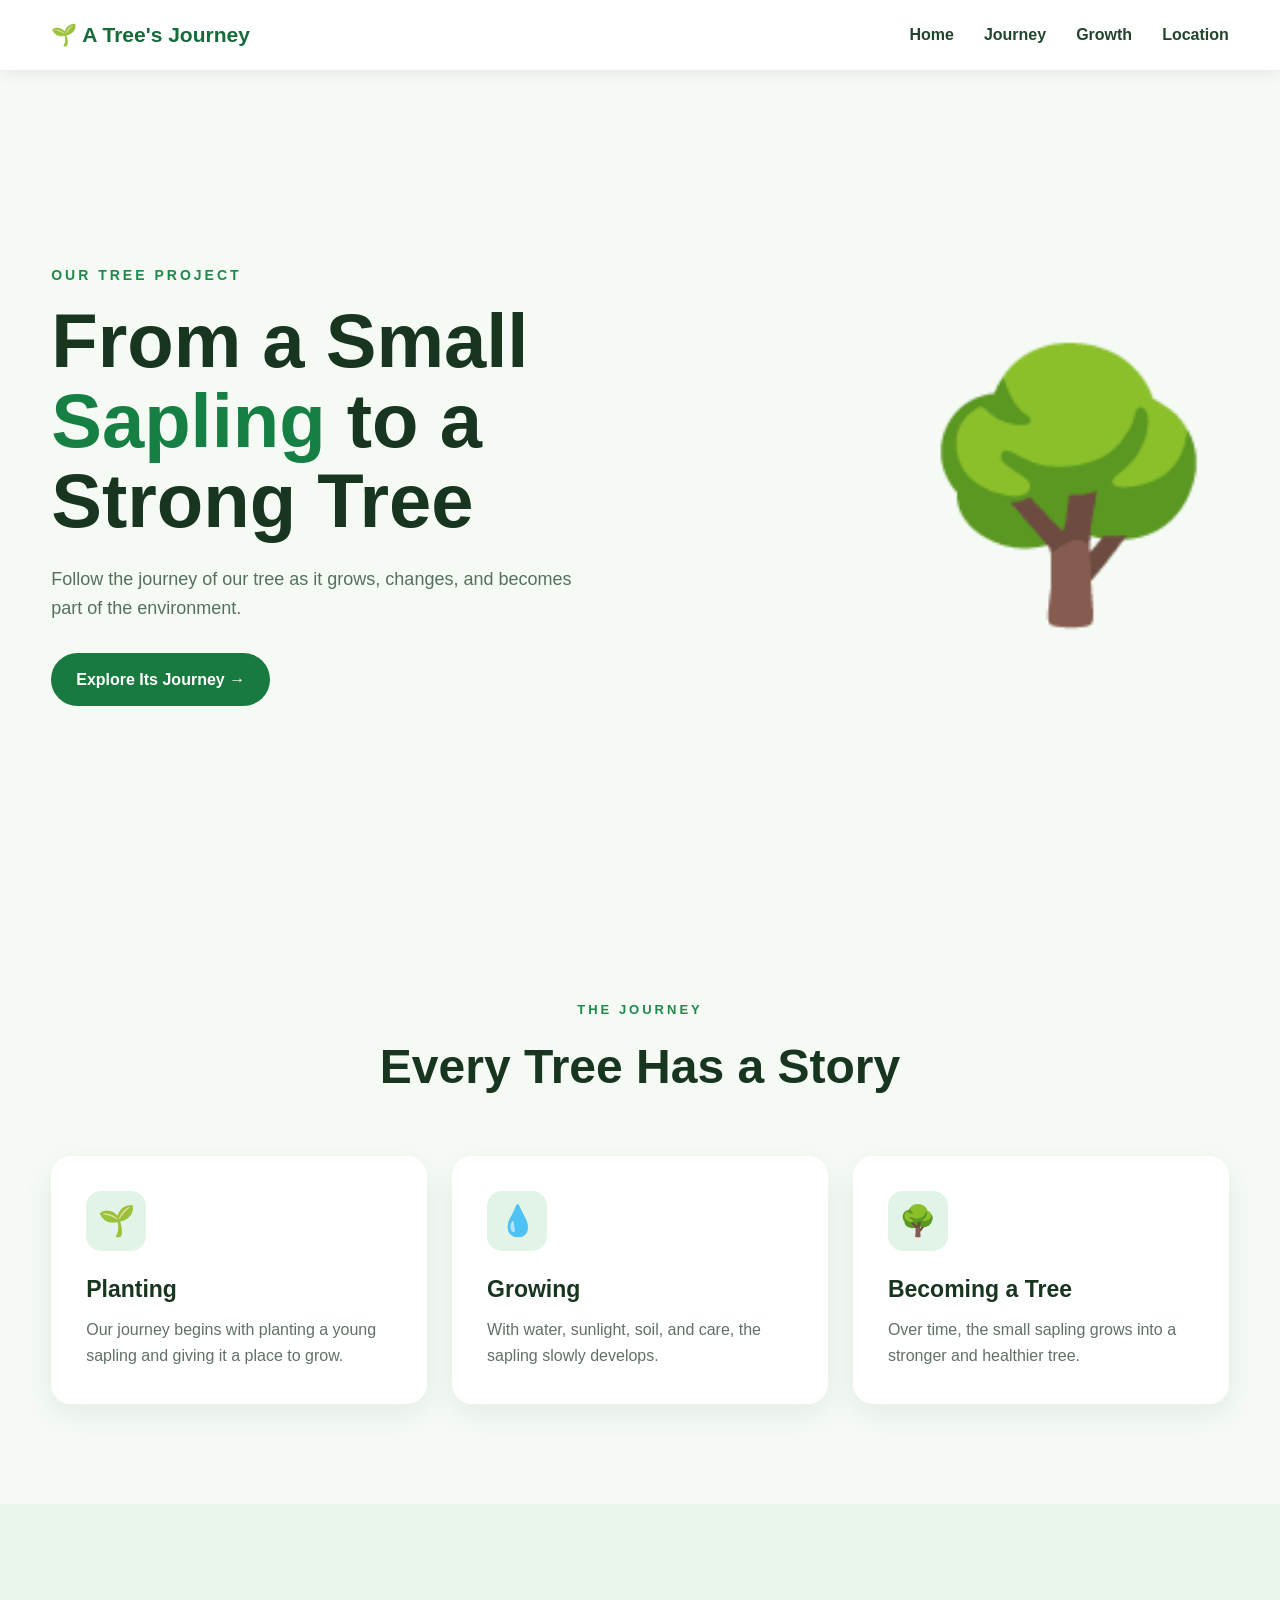
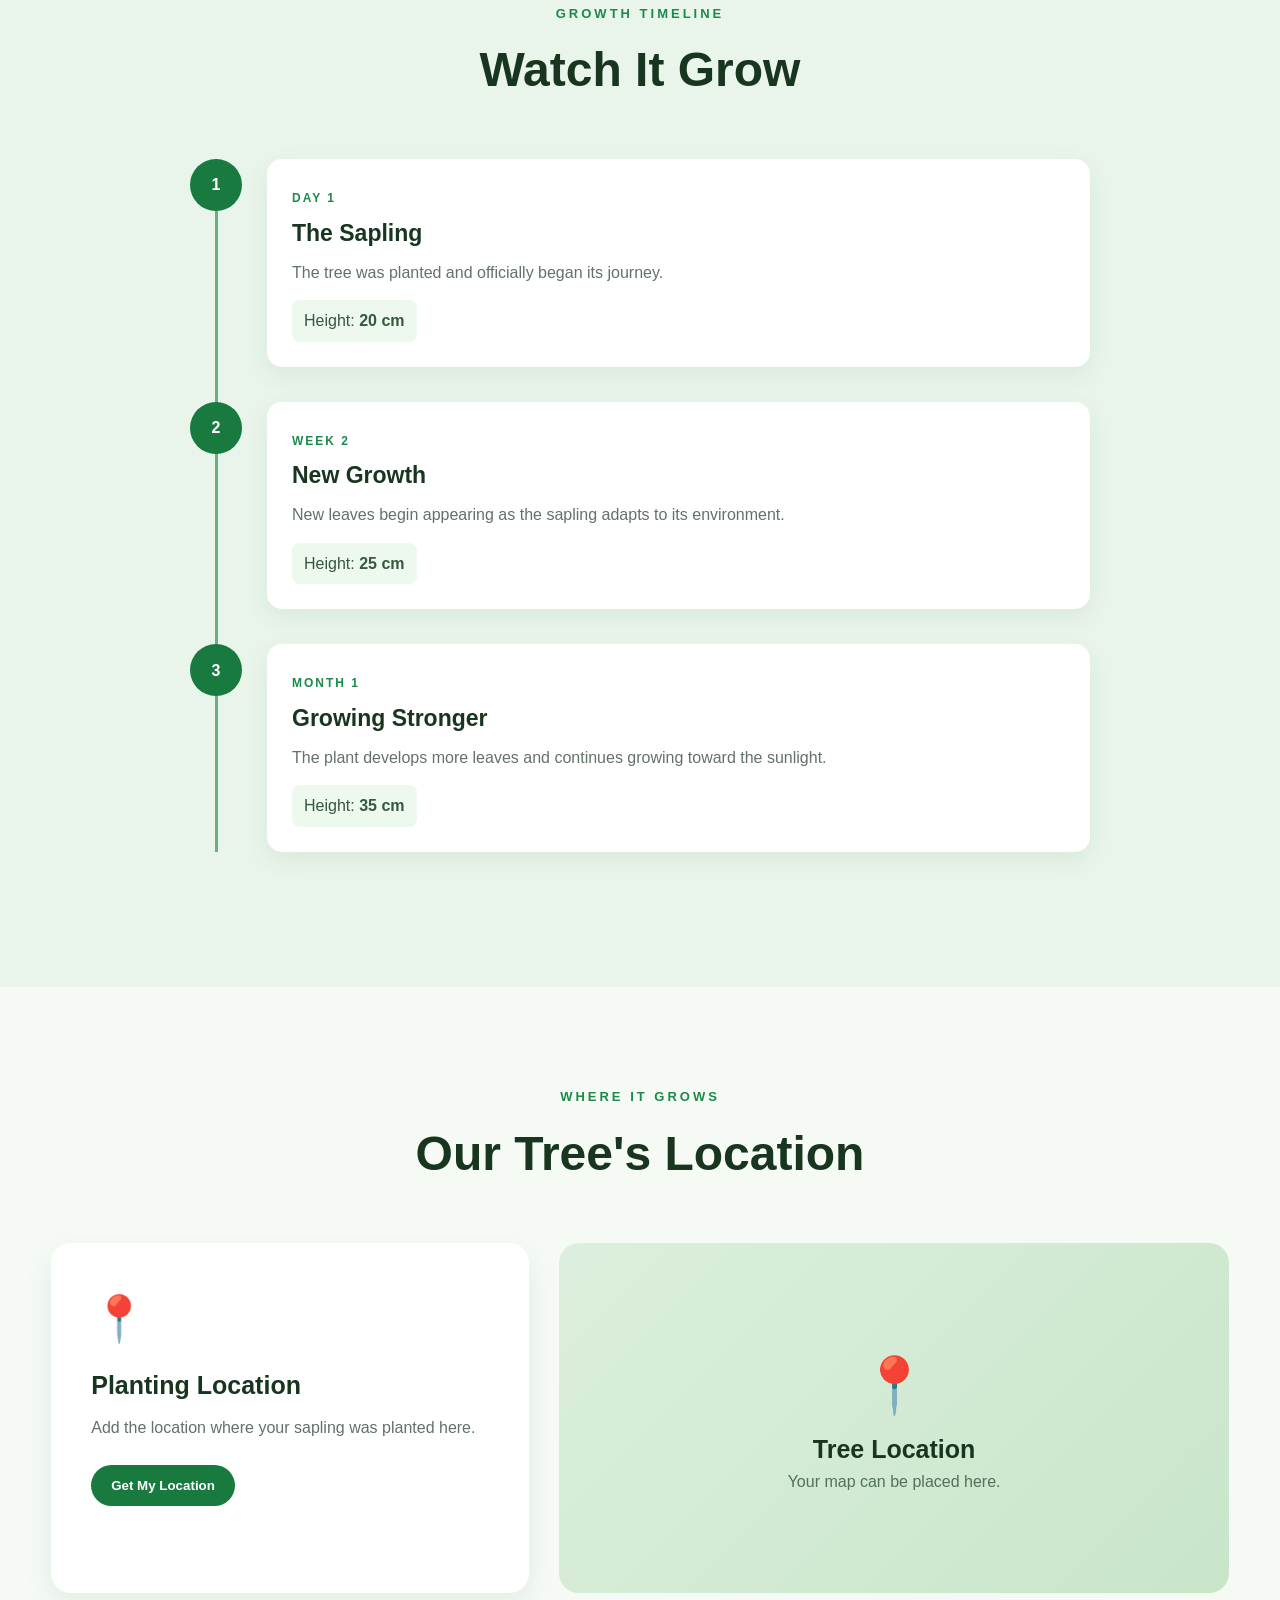
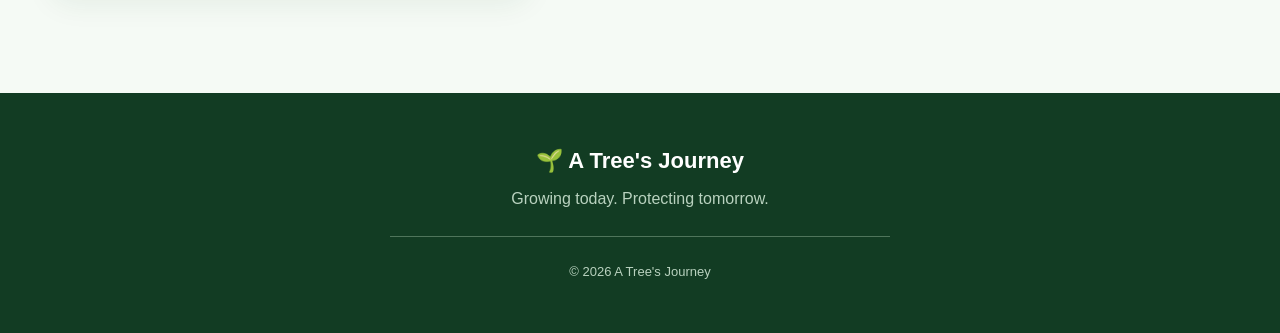
==== Web/index.html @ 10caff46 "Add files via upload" ====
<!DOCTYPE html>
<html lang="en">
<head>
    <meta charset="UTF-8">

    <!-- Makes the website responsive on phones/tablets -->
    <meta name="viewport" content="width=device-width, initial-scale=1.0">

    <title>A Tree's Journey</title>

    <link rel="stylesheet" href="style.css">
</head>

<body>

    <!-- NAVIGATION -->
    <header>
        <nav class="navbar">

            <div class="logo">
                🌱 A Tree's Journey
            </div>

            <button class="menu-btn" id="menuBtn">
                ☰
            </button>

            <ul class="nav-links" id="navLinks">
                <li><a href="#home">Home</a></li>
                <li><a href="#journey">Journey</a></li>
                <li><a href="#growth">Growth</a></li>
                <li><a href="#location">Location</a></li>
            </ul>

        </nav>
    </header>


    <!-- HERO -->
    <section class="hero" id="home">

        <div class="hero-content">

            <p class="small-title">OUR TREE PROJECT</p>

            <h1>
                From a Small <span>Sapling</span>
                to a Strong Tree
            </h1>

            <p class="hero-text">
                Follow the journey of our tree as it grows,
                changes, and becomes part of the environment.
            </p>

            <a href="#journey" class="main-btn">
                Explore Its Journey →
            </a>

        </div>

        <div class="hero-tree">
            🌳
        </div>

    </section>


    <!-- ABOUT -->
    <section class="section" id="journey">

        <div class="section-title">
            <p>THE JOURNEY</p>
            <h2>Every Tree Has a Story</h2>
        </div>

        <div class="about-container">

            <div class="about-card">
                <div class="icon">🌱</div>

                <h3>Planting</h3>

                <p>
                    Our journey begins with planting a young
                    sapling and giving it a place to grow.
                </p>
            </div>


            <div class="about-card">
                <div class="icon">💧</div>

                <h3>Growing</h3>

                <p>
                    With water, sunlight, soil, and care,
                    the sapling slowly develops.
                </p>
            </div>


            <div class="about-card">
                <div class="icon">🌳</div>

                <h3>Becoming a Tree</h3>

                <p>
                    Over time, the small sapling grows into
                    a stronger and healthier tree.
                </p>
            </div>

        </div>

    </section>


    <!-- GROWTH -->
    <section class="growth-section" id="growth">

        <div class="section-title">
            <p>GROWTH TIMELINE</p>
            <h2>Watch It Grow</h2>
        </div>


        <div class="timeline">

            <div class="timeline-item">

                <div class="timeline-dot">
                    1
                </div>

                <div class="timeline-card">

                    <span>DAY 1</span>

                    <h3>The Sapling</h3>

                    <p>
                        The tree was planted and officially
                        began its journey.
                    </p>

                    <div class="height">
                        Height: <strong>20 cm</strong>
                    </div>

                </div>

            </div>


            <div class="timeline-item">

                <div class="timeline-dot">
                    2
                </div>

                <div class="timeline-card">

                    <span>WEEK 2</span>

                    <h3>New Growth</h3>

                    <p>
                        New leaves begin appearing as the
                        sapling adapts to its environment.
                    </p>

                    <div class="height">
                        Height: <strong>25 cm</strong>
                    </div>

                </div>

            </div>


            <div class="timeline-item">

                <div class="timeline-dot">
                    3
                </div>

                <div class="timeline-card">

                    <span>MONTH 1</span>

                    <h3>Growing Stronger</h3>

                    <p>
                        The plant develops more leaves and
                        continues growing toward the sunlight.
                    </p>

                    <div class="height">
                        Height: <strong>35 cm</strong>
                    </div>

                </div>

            </div>

        </div>

    </section>


    <!-- LOCATION -->
    <section class="section" id="location">

        <div class="section-title">
            <p>WHERE IT GROWS</p>
            <h2>Our Tree's Location</h2>
        </div>


        <div class="location-container">

            <div class="location-info">

                <div class="location-icon">
                    📍
                </div>

                <h3>Planting Location</h3>

                <p>
                    Add the location where your sapling
                    was planted here.
                </p>

                <button class="location-btn" id="locationBtn">
                    Get My Location
                </button>

                <p id="locationResult"></p>

            </div>


            <div class="map-placeholder">

                <div>
                    <div class="map-icon">📍</div>

                    <h3>Tree Location</h3>

                    <p>
                        Your map can be placed here.
                    </p>
                </div>

            </div>

        </div>

    </section>


    <!-- FOOTER -->
    <footer>

        <div class="footer-logo">
            🌱 A Tree's Journey
        </div>

        <p>
            Growing today. Protecting tomorrow.
        </p>

        <div class="footer-line"></div>

        <p class="copyright">
            © 2026 A Tree's Journey
        </p>

    </footer>


    <script src="script.js"></script>

</body>
</html>
---- Web/style.css ----
/* =========================
   BASIC SETTINGS
========================= */

* {
    margin: 0;
    padding: 0;
    box-sizing: border-box;
}

html {
    scroll-behavior: smooth;
}

body {
    font-family: Arial, Helvetica, sans-serif;
    background: #f5faf5;
    color: #17351f;
    line-height: 1.6;
}

a {
    text-decoration: none;
}

section {
    scroll-margin-top: 80px;
}


/* =========================
   NAVIGATION
========================= */

header {
    width: 100%;
    background: white;
    position: sticky;
    top: 0;
    z-index: 1000;
    box-shadow: 0 2px 15px rgba(0, 0, 0, 0.08);
}

.navbar {
    width: min(1200px, 92%);
    margin: auto;

    min-height: 70px;

    display: flex;
    align-items: center;
    justify-content: space-between;
}

.logo {
    font-size: 21px;
    font-weight: bold;
    color: #176b3a;
}

.nav-links {
    display: flex;
    list-style: none;
    gap: 30px;
}

.nav-links a {
    color: #21452d;
    font-weight: 600;
    transition: 0.3s;
}

.nav-links a:hover {
    color: #1b8a4b;
}

.menu-btn {
    display: none;
    border: none;
    background: none;
    font-size: 28px;
    cursor: pointer;
    color: #176b3a;
}


/* =========================
   HERO
========================= */

.hero {
    min-height: calc(100vh - 70px);

    width: min(1200px, 92%);
    margin: auto;

    display: flex;
    align-items: center;
    justify-content: space-between;

    gap: 50px;
}

.hero-content {
    max-width: 650px;
}

.small-title {
    color: #1d8a4b;
    font-size: 14px;
    font-weight: bold;
    letter-spacing: 3px;
    margin-bottom: 15px;
}

.hero h1 {
    font-size: clamp(40px, 6vw, 76px);
    line-height: 1.05;
    margin-bottom: 25px;
}

.hero h1 span {
    color: #168044;
}

.hero-text {
    font-size: 18px;
    color: #55705c;
    max-width: 550px;
    margin-bottom: 30px;
}

.main-btn {
    display: inline-block;

    background: #197a40;
    color: white;

    padding: 14px 25px;

    border-radius: 30px;

    font-weight: bold;

    transition: 0.3s;
}

.main-btn:hover {
    background: #105c2e;
    transform: translateY(-3px);
}

.hero-tree {
    font-size: clamp(150px, 20vw, 280px);

    animation: floating 4s ease-in-out infinite;
}

@keyframes floating {

    0% {
        transform: translateY(0);
    }

    50% {
        transform: translateY(-15px);
    }

    100% {
        transform: translateY(0);
    }
}


/* =========================
   GENERAL SECTIONS
========================= */

.section {
    width: min(1200px, 92%);
    margin: auto;
    padding: 100px 0;
}

.section-title {
    text-align: center;
    margin-bottom: 50px;
}

.section-title p {
    color: #1d8a4b;
    font-size: 13px;
    font-weight: bold;
    letter-spacing: 3px;
}

.section-title h2 {
    font-size: clamp(30px, 5vw, 48px);
    margin-top: 8px;
}


/* =========================
   ABOUT CARDS
========================= */

.about-container {
    display: grid;

    grid-template-columns:
        repeat(3, 1fr);

    gap: 25px;
}

.about-card {
    background: white;

    padding: 35px;

    border-radius: 20px;

    box-shadow:
        0 10px 30px rgba(30, 80, 40, 0.08);

    transition: 0.3s;
}

.about-card:hover {
    transform: translateY(-8px);
}

.icon {
    width: 60px;
    height: 60px;

    display: flex;
    align-items: center;
    justify-content: center;

    background: #e2f4e7;

    border-radius: 15px;

    font-size: 30px;

    margin-bottom: 20px;
}

.about-card h3 {
    font-size: 23px;
    margin-bottom: 10px;
}

.about-card p {
    color: #617166;
}


/* =========================
   GROWTH SECTION
========================= */

.growth-section {
    background: #e9f5eb;
    padding: 100px 5%;
}

.timeline {
    width: min(900px, 100%);
    margin: auto;

    position: relative;
}

.timeline::before {
    content: "";

    position: absolute;

    left: 25px;
    top: 0;
    bottom: 0;

    width: 3px;

    background: #6caf7e;
}

.timeline-item {
    display: flex;
    gap: 25px;

    position: relative;

    margin-bottom: 35px;
}

.timeline-dot {
    flex-shrink: 0;

    width: 52px;
    height: 52px;

    display: flex;
    align-items: center;
    justify-content: center;

    background: #197a40;

    color: white;

    border-radius: 50%;

    font-weight: bold;

    z-index: 2;
}

.timeline-card {
    flex: 1;

    background: white;

    padding: 25px;

    border-radius: 15px;

    box-shadow:
        0 8px 25px rgba(30, 80, 40, 0.08);
}

.timeline-card span {
    color: #1d8a4b;

    font-size: 12px;

    font-weight: bold;

    letter-spacing: 2px;
}

.timeline-card h3 {
    margin: 5px 0 8px;
    font-size: 23px;
}

.timeline-card p {
    color: #637269;
}

.height {
    margin-top: 15px;

    color: #35583e;

    background: #edf8ef;

    padding: 8px 12px;

    border-radius: 8px;

    display: inline-block;
}


/* =========================
   LOCATION
========================= */

.location-container {
    display: grid;

    grid-template-columns:
        1fr 1.4fr;

    gap: 30px;
}

.location-info {
    background: white;

    padding: 40px;

    border-radius: 20px;

    box-shadow:
        0 10px 30px rgba(30, 80, 40, 0.08);
}

.location-icon {
    font-size: 45px;
}

.location-info h3 {
    font-size: 25px;
    margin: 10px 0;
}

.location-info p {
    color: #637269;
}

.location-btn {
    margin-top: 25px;

    padding: 13px 20px;

    border: none;

    border-radius: 25px;

    background: #197a40;

    color: white;

    font-weight: bold;

    cursor: pointer;

    transition: 0.3s;
}

.location-btn:hover {
    background: #105c2e;
}

#locationResult {
    margin-top: 15px;

    font-size: 14px;
    color: #176b3a;
}

.map-placeholder {
    min-height: 350px;

    background:
        linear-gradient(
            135deg,
            #dcefdc,
            #c8e5ca
        );

    border-radius: 20px;

    display: flex;
    align-items: center;
    justify-content: center;

    text-align: center;
}

.map-icon {
    font-size: 55px;
}

.map-placeholder h3 {
    font-size: 25px;
}

.map-placeholder p {
    color: #52705a;
}


/* =========================
   FOOTER
========================= */

footer {
    background: #123c23;

    color: white;

    text-align: center;

    padding: 50px 20px;
}

.footer-logo {
    font-size: 22px;
    font-weight: bold;
}

footer p {
    color: #b9d2bf;
    margin-top: 8px;
}

.footer-line {
    width: min(500px, 80%);

    height: 1px;

    background: #4f755b;

    margin: 25px auto;
}

.copyright {
    font-size: 13px;
}


/* =========================
   TABLETS
========================= */

@media (max-width: 850px) {

    .hero {
        min-height: auto;
        padding: 80px 0;
    }

    .hero-tree {
        font-size: 150px;
    }

    .about-container {
        grid-template-columns: 1fr;
    }

    .location-container {
        grid-template-columns: 1fr;
    }

}


/* =========================
   PHONES
========================= */

@media (max-width: 650px) {

    .navbar {
        min-height: 65px;
    }

    .menu-btn {
        display: block;
    }

    .nav-links {
        display: none;

        position: absolute;

        top: 65px;
        left: 0;

        width: 100%;

        background: white;

        flex-direction: column;

        gap: 0;

        box-shadow:
            0 10px 15px rgba(0,0,0,0.08);
    }

    .nav-links.active {
        display: flex;
    }

    .nav-links li {
        text-align: center;
        border-bottom: 1px solid #edf1ed;
    }

    .nav-links a {
        display: block;
        padding: 15px;
    }


    .hero {
        flex-direction: column;

        text-align: center;

        padding: 70px 0 80px;

        gap: 30px;
    }

    .hero-text {
        margin-left: auto;
        margin-right: auto;
    }

    .hero-tree {
        font-size: 130px;
    }


    .section {
        padding: 70px 0;
    }


    .growth-section {
        padding: 70px 5%;
    }


    .timeline::before {
        left: 20px;
    }

    .timeline-item {
        gap: 15px;
    }

    .timeline-dot {
        width: 42px;
        height: 42px;
    }

    .timeline-card {
        padding: 20px;
    }


    .location-info {
        padding: 30px;
    }

}


/* =========================
   VERY SMALL PHONES
========================= */

@media (max-width: 400px) {

    .logo {
        font-size: 17px;
    }

    .hero h1 {
        font-size: 38px;
    }

    .hero-text {
        font-size: 16px;
    }

    .about-card {
        padding: 25px;
    }

}
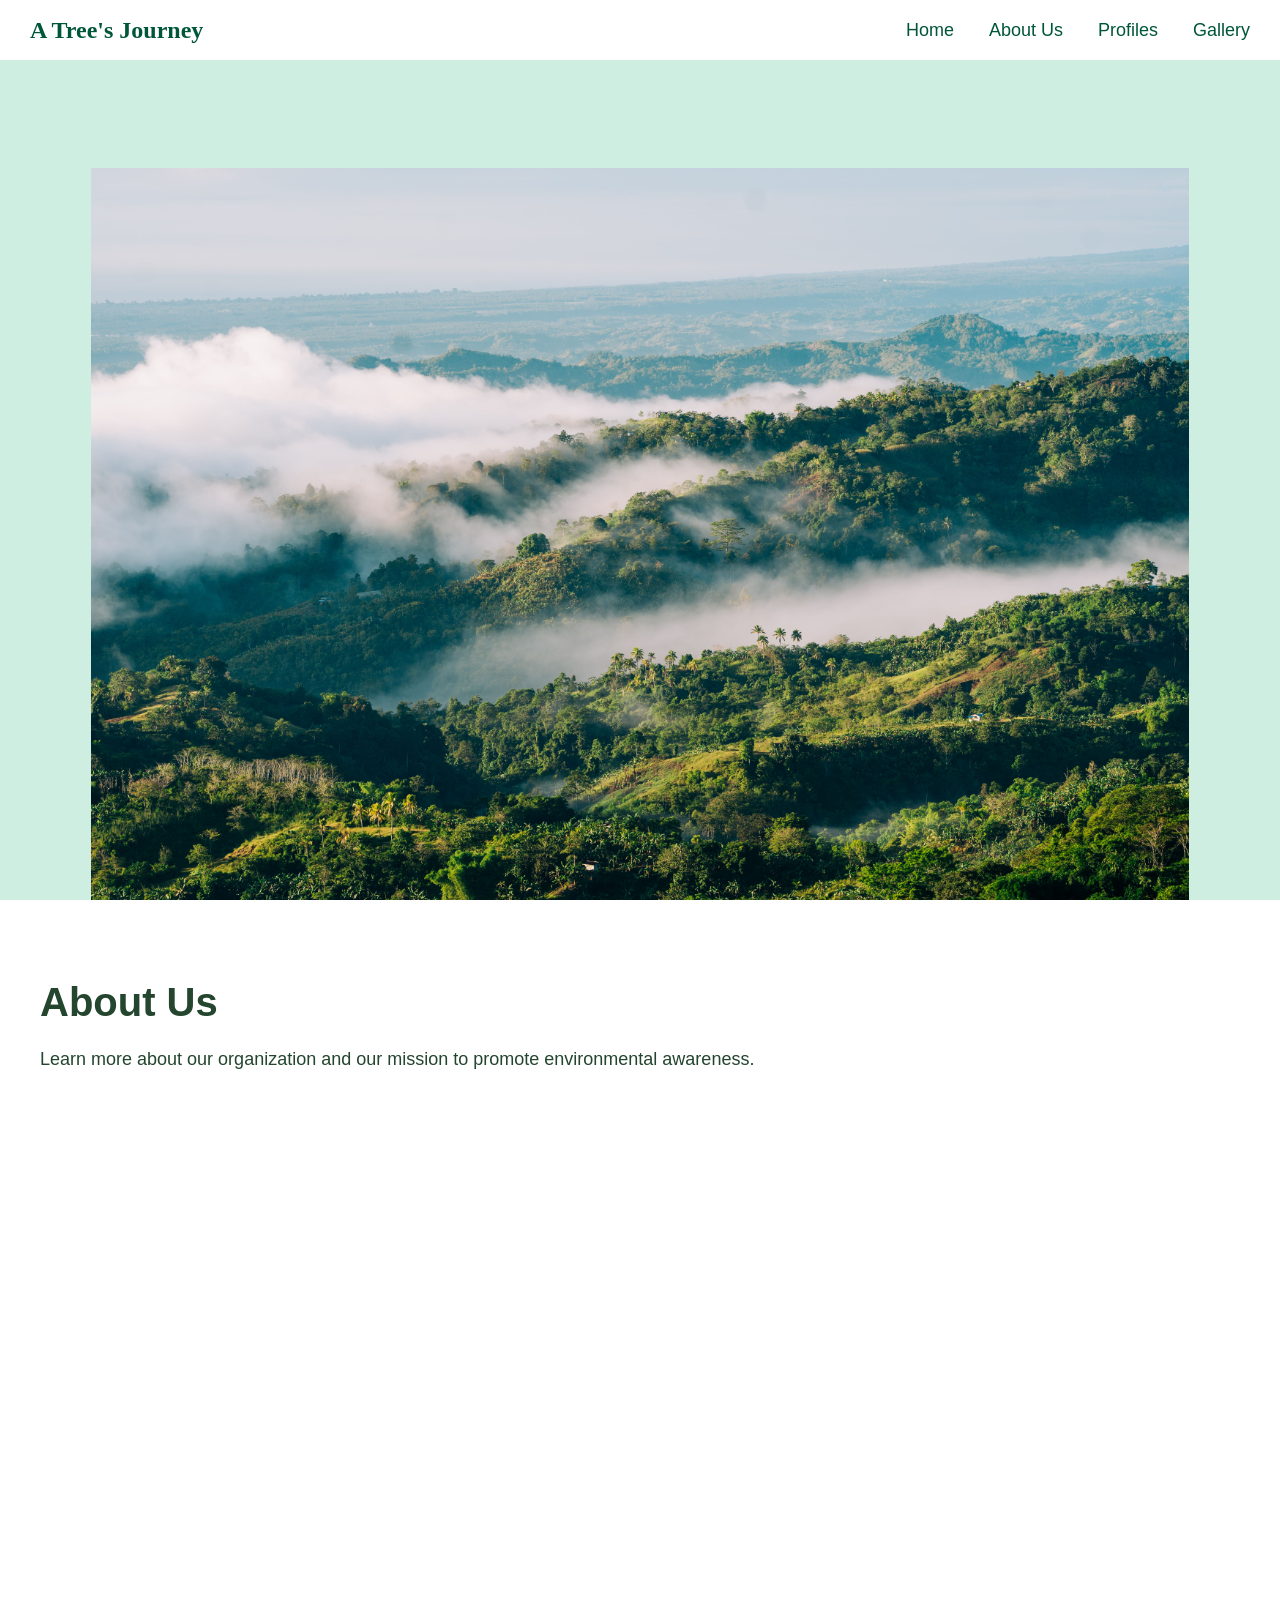
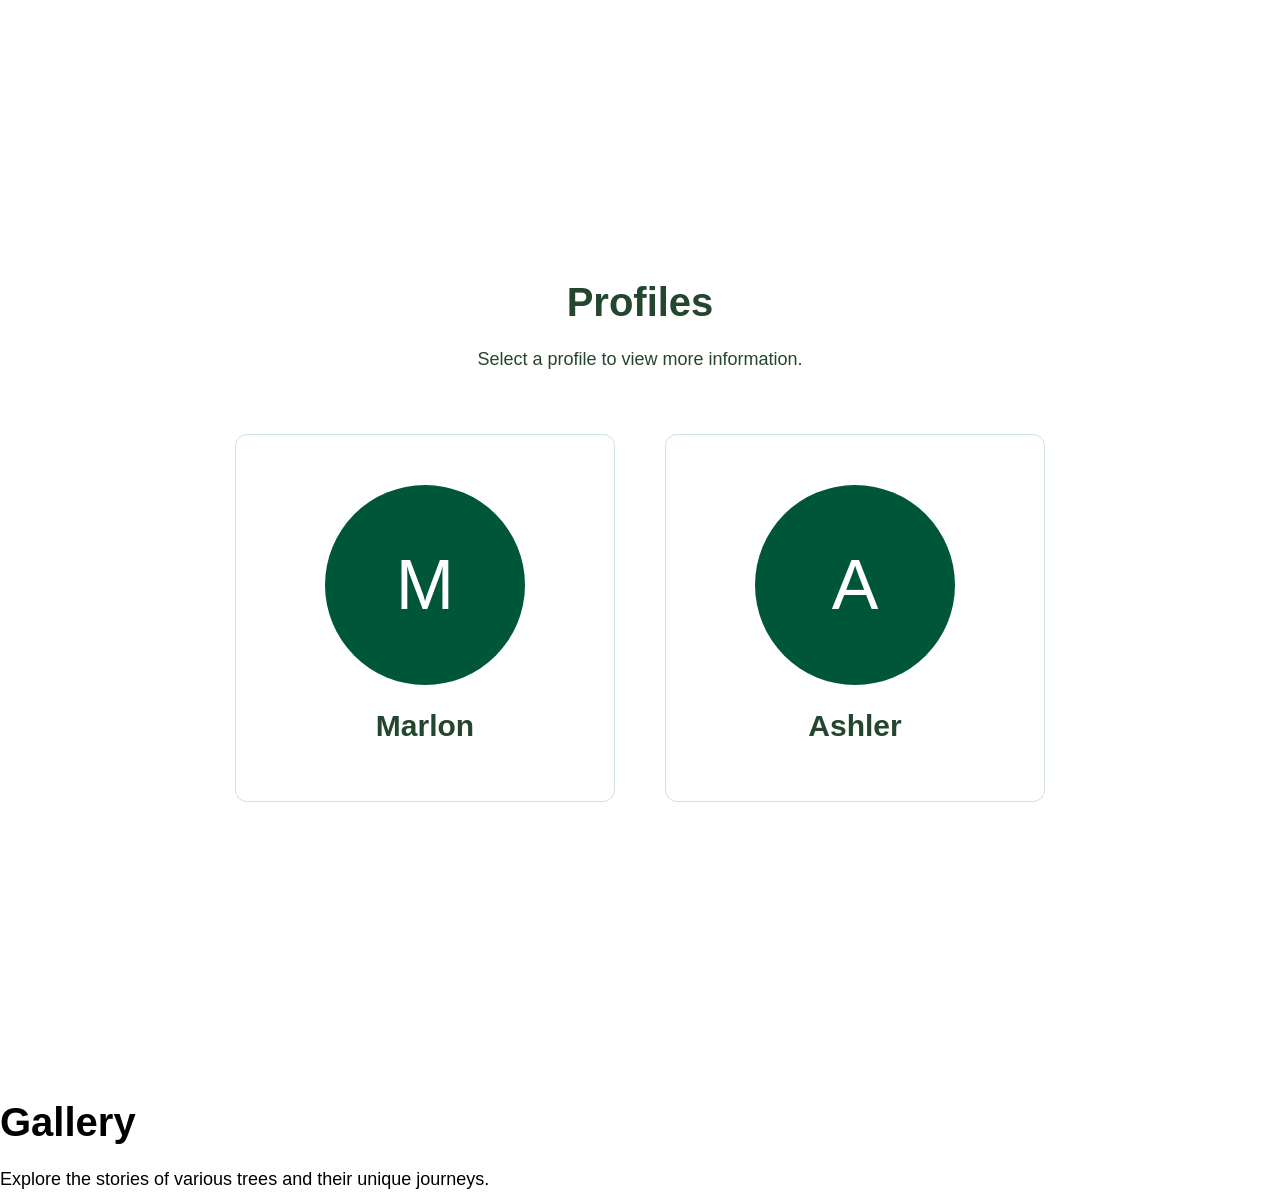
==== commit a8f4592a: "Add files via upload" ====
--- a/Web/index.html
+++ b/Web/index.html
@@ -1,287 +1,76 @@
 <!DOCTYPE html>
 <html lang="en">
+
 <head>
     <meta charset="UTF-8">
-
-    <!-- Makes the website responsive on phones/tablets -->
     <meta name="viewport" content="width=device-width, initial-scale=1.0">
-
     <title>A Tree's Journey</title>
 
+    <!-- Connects this page to the CSS file (must be in the SAME folder) -->
     <link rel="stylesheet" href="style.css">
 </head>
 
-<body>
+<!-- id="top" = the very top of the page. Logo and "Home" jump here. -->
+<body id="top">
 
-    <!-- NAVIGATION -->
-    <header>
-        <nav class="navbar">
+    <!-- ========== NAVIGATION BAR ========== -->
+    <nav class="navbar">
 
-            <div class="logo">
-                🌱 A Tree's Journey
-            </div>
+        <div class="logo-links">
+            <a href="#top">A Tree's Journey</a>
+        </div>
 
-            <button class="menu-btn" id="menuBtn">
-                ☰
-            </button>
+        <div class="nav-links">
+            <a href="#top">Home</a>
+            <a href="#aboutUs">About Us</a>
+            <a href="#profiles">Profiles</a>
+            <a href="#gallery">Gallery</a>
+        </div>
 
-            <ul class="nav-links" id="navLinks">
-                <li><a href="#home">Home</a></li>
-                <li><a href="#journey">Journey</a></li>
-                <li><a href="#growth">Growth</a></li>
-                <li><a href="#location">Location</a></li>
-            </ul>
+    </nav>
 
-        </nav>
-    </header>
+    <!-- ========== HOME SECTION (forest picture + title) ========== -->
+    <section class="hero" id="home">
+        <img src="img/homepg.jpg">
+    </section>
 
+    <!-- ========== ABOUT US SECTION ========== -->
+    <section id="aboutUs">
+        <h1>About Us</h1>
+        <p>Learn more about our organization and our mission to promote environmental awareness.</p>
+    </section>
 
-    <!-- HERO -->
-    <section class="hero" id="home">
+    <!-- ========== PROFILES SECTION ========== -->
+    <section id="profiles">
+        <h1>Profiles</h1>
+        <p>Select a profile to view more information.</p>
 
-        <div class="hero-content">
+        <!-- Box that holds the two profile cards -->
+        <div class="profile-list">
 
-            <p class="small-title">OUR TREE PROJECT</p>
+            <!-- PROFILE 1 (click to open p1/profile1.html) -->
+            <a class="profile-card" href="p1/profile1.html">
+                <!-- Initials circle. To use a real photo, delete this div and use:
+                     <img class="profile-photo" src="img/person1.jpg" alt="Marlon"> -->
+                <div class="profile-photo">M</div>
+                <h2>Marlon</h2>
+            </a>
 
-            <h1>
-                From a Small <span>Sapling</span>
-                to a Strong Tree
-            </h1>
-
-            <p class="hero-text">
-                Follow the journey of our tree as it grows,
-                changes, and becomes part of the environment.
-            </p>
-
-            <a href="#journey" class="main-btn">
-                Explore Its Journey →
+            <!-- PROFILE 2 (click to open p2/profile2.html) -->
+            <a class="profile-card" href="p2/profile2.html">
+                <div class="profile-photo">A</div>
+                <h2>Ashler</h2>
             </a>
 
         </div>
-
-        <div class="hero-tree">
-            🌳
-        </div>
-
     </section>
 
-
-    <!-- ABOUT -->
-    <section class="section" id="journey">
-
-        <div class="section-title">
-            <p>THE JOURNEY</p>
-            <h2>Every Tree Has a Story</h2>
-        </div>
-
-        <div class="about-container">
-
-            <div class="about-card">
-                <div class="icon">🌱</div>
-
-                <h3>Planting</h3>
-
-                <p>
-                    Our journey begins with planting a young
-                    sapling and giving it a place to grow.
-                </p>
-            </div>
-
-
-            <div class="about-card">
-                <div class="icon">💧</div>
-
-                <h3>Growing</h3>
-
-                <p>
-                    With water, sunlight, soil, and care,
-                    the sapling slowly develops.
-                </p>
-            </div>
-
-
-            <div class="about-card">
-                <div class="icon">🌳</div>
-
-                <h3>Becoming a Tree</h3>
-
-                <p>
-                    Over time, the small sapling grows into
-                    a stronger and healthier tree.
-                </p>
-            </div>
-
-        </div>
-
+    <!-- ========== GALLERY SECTION ========== -->
+    <section id="gallery">
+        <h1>Gallery</h1>
+        <p>Explore the stories of various trees and their unique journeys.</p>
     </section>
 
+</body>
 
-    <!-- GROWTH -->
-    <section class="growth-section" id="growth">
-
-        <div class="section-title">
-            <p>GROWTH TIMELINE</p>
-            <h2>Watch It Grow</h2>
-        </div>
-
-
-        <div class="timeline">
-
-            <div class="timeline-item">
-
-                <div class="timeline-dot">
-                    1
-                </div>
-
-                <div class="timeline-card">
-
-                    <span>DAY 1</span>
-
-                    <h3>The Sapling</h3>
-
-                    <p>
-                        The tree was planted and officially
-                        began its journey.
-                    </p>
-
-                    <div class="height">
-                        Height: <strong>20 cm</strong>
-                    </div>
-
-                </div>
-
-            </div>
-
-
-            <div class="timeline-item">
-
-                <div class="timeline-dot">
-                    2
-                </div>
-
-                <div class="timeline-card">
-
-                    <span>WEEK 2</span>
-
-                    <h3>New Growth</h3>
-
-                    <p>
-                        New leaves begin appearing as the
-                        sapling adapts to its environment.
-                    </p>
-
-                    <div class="height">
-                        Height: <strong>25 cm</strong>
-                    </div>
-
-                </div>
-
-            </div>
-
-
-            <div class="timeline-item">
-
-                <div class="timeline-dot">
-                    3
-                </div>
-
-                <div class="timeline-card">
-
-                    <span>MONTH 1</span>
-
-                    <h3>Growing Stronger</h3>
-
-                    <p>
-                        The plant develops more leaves and
-                        continues growing toward the sunlight.
-                    </p>
-
-                    <div class="height">
-                        Height: <strong>35 cm</strong>
-                    </div>
-
-                </div>
-
-            </div>
-
-        </div>
-
-    </section>
-
-
-    <!-- LOCATION -->
-    <section class="section" id="location">
-
-        <div class="section-title">
-            <p>WHERE IT GROWS</p>
-            <h2>Our Tree's Location</h2>
-        </div>
-
-
-        <div class="location-container">
-
-            <div class="location-info">
-
-                <div class="location-icon">
-                    📍
-                </div>
-
-                <h3>Planting Location</h3>
-
-                <p>
-                    Add the location where your sapling
-                    was planted here.
-                </p>
-
-                <button class="location-btn" id="locationBtn">
-                    Get My Location
-                </button>
-
-                <p id="locationResult"></p>
-
-            </div>
-
-
-            <div class="map-placeholder">
-
-                <div>
-                    <div class="map-icon">📍</div>
-
-                    <h3>Tree Location</h3>
-
-                    <p>
-                        Your map can be placed here.
-                    </p>
-                </div>
-
-            </div>
-
-        </div>
-
-    </section>
-
-
-    <!-- FOOTER -->
-    <footer>
-
-        <div class="footer-logo">
-            🌱 A Tree's Journey
-        </div>
-
-        <p>
-            Growing today. Protecting tomorrow.
-        </p>
-
-        <div class="footer-line"></div>
-
-        <p class="copyright">
-            © 2026 A Tree's Journey
-        </p>
-
-    </footer>
-
-
-    <script src="script.js"></script>
-
-</body>
 </html>
--- a/Web/style.css
+++ b/Web/style.css
@@ -1,7 +1,4 @@
-/* =========================
-   BASIC SETTINGS
-========================= */
-
+/* Remove the default spacing the browser adds */
 * {
     margin: 0;
     padding: 0;
@@ -10,649 +7,288 @@
 
 html {
     scroll-behavior: smooth;
-}
-
+    scroll-padding-top: 60px;
+}
+
+/* Default font */
 body {
-    font-family: Arial, Helvetica, sans-serif;
-    background: #f5faf5;
-    color: #17351f;
-    line-height: 1.6;
-}
-
-a {
-    text-decoration: none;
-}
-
-section {
-    scroll-margin-top: 80px;
-}
-
-
-/* =========================
-   NAVIGATION
-========================= */
-
-header {
-    width: 100%;
-    background: white;
+    font-family: Arial, sans-serif;
+}
+
+
+/* ---------- 2. NAVIGATION BAR ---------- */
+
+.navbar {
+    display: flex;
+    justify-content: space-between;   /* logo left, links right */
+    align-items: center;
+    background-color: rgb(255, 255, 255);
+    padding: 0px 30px;
+    height: 60px;
+
+    /* Bar stays visible while scrolling */
     position: sticky;
     top: 0;
     z-index: 1000;
-    box-shadow: 0 2px 15px rgba(0, 0, 0, 0.08);
-}
-
-.navbar {
-    width: min(1200px, 92%);
-    margin: auto;
-
-    min-height: 70px;
-
-    display: flex;
-    align-items: center;
-    justify-content: space-between;
-}
-
-.logo {
-    font-size: 21px;
+}
+
+/* Website name (logo) */
+.logo-links {
+    display: flex;
+    gap: 35px;
+}
+
+.logo-links a {
+    text-decoration: none;
+    color: rgb(0, 86, 57);
+    font-size: 24px;
+    font-family: 'Volkorn', serif;
     font-weight: bold;
-    color: #176b3a;
-}
-
+    transition: 0.3s;
+}
+
+.logo-links a:hover {
+    color: #00c19a;
+}
+
+/* Menu links (Home, About Us, ...) */
 .nav-links {
     display: flex;
-    list-style: none;
-    gap: 30px;
+    gap: 35px;
 }
 
 .nav-links a {
-    color: #21452d;
-    font-weight: 600;
+    text-decoration: none;
+    color: rgb(0, 86, 57);
+    font-size: 18px;
     transition: 0.3s;
 }
 
 .nav-links a:hover {
-    color: #1b8a4b;
-}
-
-.menu-btn {
-    display: none;
-    border: none;
-    background: none;
-    font-size: 28px;
-    cursor: pointer;
-    color: #176b3a;
-}
-
-
-/* =========================
-   HERO
-========================= */
+    color: #00c19a;
+}
+
+
+/* ---------- 3. HOME SECTION (forest picture) ---------- */
 
 .hero {
-    min-height: calc(100vh - 70px);
-
-    width: min(1200px, 92%);
-    margin: auto;
-
-    display: flex;
-    align-items: center;
-    justify-content: space-between;
-
+    position: relative;                /* lets the picture sit behind the text */
+    height: calc(100vh - 60px);        /* full screen minus the navbar */
+    min-height: 420px;
+    overflow: hidden;
+    background-color: #cdeee0;
+
+    /* Center the text near the top */
+    display: flex;
+    justify-content: center;
+    text-align: center;
+    padding: 12vh 20px 0;
+}
+
+/* The forest drawing fills the whole hero and stays behind the text */
+.hero-art {
+    position: absolute;
+    top: 0;
+    left: 0;
+    width: 100%;
+    height: 100%;
+    z-index: 0;
+}
+
+/* Text sits in front of the drawing */
+.hero-text {
+    position: relative;
+    z-index: 1;
+    color: rgb(0, 86, 57);
+}
+
+.hero h1 {
+    font-size: clamp(36px, 6vw, 64px); /* gets smaller on small screens */
+    margin-bottom: 12px;
+}
+
+.hero p {
+    font-size: clamp(16px, 2vw, 22px);
+}
+
+
+/* ---------- 4. ABOUT US AND PROFILES SECTIONS ---------- */
+
+#aboutUs {
+    min-height: 100vh;
+    padding: 80px 40px;
+    background-color: #ffffff;
+    color: #24452e;
+}
+
+#profiles {
+    min-height: 100vh;
+    padding: 80px 40px;
+    background-color: #ffffff;
+    color: #24452e;
+}
+
+
+/* ---------- 5. SECTION TEXT ---------- */
+
+section h1 {
+    font-size: 40px;
+    margin-bottom: 20px;
+}
+
+section p {
+    font-size: 18px;
+    line-height: 1.6;
+}
+
+
+/* ---------- 6. PROFILE CARDS (on the Profiles section) ---------- */
+
+/* Title and text of the Profiles section are placed in the middle */
+#profiles {
+    text-align: center;
+}
+
+/* Row that holds the cards. justify-content: center puts them in the MIDDLE.
+   Cards go to the next line if there is no space. */
+.profile-list {
+    display: flex;
+    flex-wrap: wrap;
+    justify-content: center;
     gap: 50px;
-}
-
-.hero-content {
-    max-width: 650px;
-}
-
-.small-title {
-    color: #1d8a4b;
-    font-size: 14px;
-    font-weight: bold;
-    letter-spacing: 3px;
-    margin-bottom: 15px;
-}
-
-.hero h1 {
-    font-size: clamp(40px, 6vw, 76px);
-    line-height: 1.05;
-    margin-bottom: 25px;
-}
-
-.hero h1 span {
-    color: #168044;
-}
-
-.hero-text {
-    font-size: 18px;
-    color: #55705c;
-    max-width: 550px;
-    margin-bottom: 30px;
-}
-
-.main-btn {
-    display: inline-block;
-
-    background: #197a40;
-    color: white;
-
-    padding: 14px 25px;
-
-    border-radius: 30px;
-
-    font-weight: bold;
-
-    transition: 0.3s;
-}
-
-.main-btn:hover {
-    background: #105c2e;
-    transform: translateY(-3px);
-}
-
-.hero-tree {
-    font-size: clamp(150px, 20vw, 280px);
-
-    animation: floating 4s ease-in-out infinite;
-}
-
-@keyframes floating {
-
-    0% {
-        transform: translateY(0);
-    }
-
-    50% {
-        transform: translateY(-15px);
-    }
-
-    100% {
-        transform: translateY(0);
-    }
-}
-
-
-/* =========================
-   GENERAL SECTIONS
-========================= */
-
-.section {
-    width: min(1200px, 92%);
-    margin: auto;
-    padding: 100px 0;
-}
-
-.section-title {
+    margin-top: 60px;
+}
+
+/* One clickable card */
+.profile-card {
+    display: block;
+    width: 380px;                      /* card size: make bigger or smaller here */
+    padding: 50px 30px;
     text-align: center;
-    margin-bottom: 50px;
-}
-
-.section-title p {
-    color: #1d8a4b;
-    font-size: 13px;
-    font-weight: bold;
-    letter-spacing: 3px;
-}
-
-.section-title h2 {
-    font-size: clamp(30px, 5vw, 48px);
-    margin-top: 8px;
-}
-
-
-/* =========================
-   ABOUT CARDS
-========================= */
-
-.about-container {
-    display: grid;
-
-    grid-template-columns:
-        repeat(3, 1fr);
-
-    gap: 25px;
-}
-
-.about-card {
-    background: white;
-
-    padding: 35px;
-
-    border-radius: 20px;
-
-    box-shadow:
-        0 10px 30px rgba(30, 80, 40, 0.08);
-
-    transition: 0.3s;
-}
-
-.about-card:hover {
-    transform: translateY(-8px);
-}
-
-.icon {
-    width: 60px;
-    height: 60px;
-
+    text-decoration: none;             /* no underline */
+    color: inherit;
+    border: 1px solid #cfe3d6;
+    border-radius: 12px;
+    transition: 0.2s;
+}
+
+/* When the mouse is over the card: lift it up and show a shadow */
+.profile-card:hover {
+    transform: translateY(-4px);
+    box-shadow: 0 8px 20px rgba(0, 86, 57, 0.15);
+    border-color: #00c19a;
+}
+
+/* Keyboard users see an outline when they tab to the card */
+.profile-card:focus-visible {
+    outline: 3px solid #00c19a;
+}
+
+/* Circle for the photo (or initials) */
+.profile-photo {
+    width: 200px;                      /* photo size: make bigger or smaller here */
+    height: 200px;
+    margin: 0 auto 24px;
+    border-radius: 50%;
+    object-fit: cover;                 /* keeps a real photo from stretching */
+    background-color: rgb(0, 86, 57);
+    color: #ffffff;
+    font-size: 70px;
     display: flex;
     align-items: center;
     justify-content: center;
-
-    background: #e2f4e7;
-
-    border-radius: 15px;
-
+}
+
+.profile-card h2 {
     font-size: 30px;
-
-    margin-bottom: 20px;
-}
-
-.about-card h3 {
-    font-size: 23px;
-    margin-bottom: 10px;
-}
-
-.about-card p {
-    color: #617166;
-}
-
-
-/* =========================
-   GROWTH SECTION
-========================= */
-
-.growth-section {
-    background: #e9f5eb;
-    padding: 100px 5%;
-}
-
-.timeline {
-    width: min(900px, 100%);
-    margin: auto;
-
-    position: relative;
-}
-
-.timeline::before {
-    content: "";
-
-    position: absolute;
-
-    left: 25px;
-    top: 0;
-    bottom: 0;
-
-    width: 3px;
-
-    background: #6caf7e;
-}
-
-.timeline-item {
-    display: flex;
-    gap: 25px;
-
-    position: relative;
-
-    margin-bottom: 35px;
-}
-
-.timeline-dot {
-    flex-shrink: 0;
-
-    width: 52px;
-    height: 52px;
-
-    display: flex;
-    align-items: center;
-    justify-content: center;
-
-    background: #197a40;
-
-    color: white;
-
-    border-radius: 50%;
-
-    font-weight: bold;
-
-    z-index: 2;
-}
-
-.timeline-card {
-    flex: 1;
-
-    background: white;
-
-    padding: 25px;
-
-    border-radius: 15px;
-
-    box-shadow:
-        0 8px 25px rgba(30, 80, 40, 0.08);
-}
-
-.timeline-card span {
-    color: #1d8a4b;
-
-    font-size: 12px;
-
-    font-weight: bold;
-
-    letter-spacing: 2px;
-}
-
-.timeline-card h3 {
-    margin: 5px 0 8px;
-    font-size: 23px;
-}
-
-.timeline-card p {
-    color: #637269;
-}
-
-.height {
-    margin-top: 15px;
-
-    color: #35583e;
-
-    background: #edf8ef;
-
-    padding: 8px 12px;
-
-    border-radius: 8px;
-
+    margin-bottom: 8px;
+}
+
+.profile-card .profile-role {
+    font-size: 20px;
+    color: #4d7a63;
+}
+
+
+/* ---------- 7. INDIVIDUAL PROFILE PAGE ---------- */
+
+.profile-page {
+    max-width: 800px;
+    margin: 0 auto;
+    padding: 60px 40px 80px;
+    color: #24452e;
+}
+
+/* "Back to Profiles" link */
+.back-link {
     display: inline-block;
-}
-
-
-/* =========================
-   LOCATION
-========================= */
-
-.location-container {
-    display: grid;
-
-    grid-template-columns:
-        1fr 1.4fr;
-
-    gap: 30px;
-}
-
-.location-info {
-    background: white;
-
-    padding: 40px;
-
-    border-radius: 20px;
-
-    box-shadow:
-        0 10px 30px rgba(30, 80, 40, 0.08);
-}
-
-.location-icon {
-    font-size: 45px;
-}
-
-.location-info h3 {
-    font-size: 25px;
-    margin: 10px 0;
-}
-
-.location-info p {
-    color: #637269;
-}
-
-.location-btn {
-    margin-top: 25px;
-
-    padding: 13px 20px;
-
-    border: none;
-
-    border-radius: 25px;
-
-    background: #197a40;
-
-    color: white;
-
-    font-weight: bold;
-
-    cursor: pointer;
-
+    margin-bottom: 30px;
+    color: rgb(0, 86, 57);
+    text-decoration: none;
     transition: 0.3s;
 }
 
-.location-btn:hover {
-    background: #105c2e;
-}
-
-#locationResult {
-    margin-top: 15px;
-
-    font-size: 14px;
-    color: #176b3a;
-}
-
-.map-placeholder {
-    min-height: 350px;
-
-    background:
-        linear-gradient(
-            135deg,
-            #dcefdc,
-            #c8e5ca
-        );
-
-    border-radius: 20px;
-
-    display: flex;
-    align-items: center;
-    justify-content: center;
-
-    text-align: center;
-}
-
-.map-icon {
-    font-size: 55px;
-}
-
-.map-placeholder h3 {
-    font-size: 25px;
-}
-
-.map-placeholder p {
-    color: #52705a;
-}
-
-
-/* =========================
-   FOOTER
-========================= */
-
-footer {
-    background: #123c23;
-
-    color: white;
-
-    text-align: center;
-
-    padding: 50px 20px;
-}
-
-.footer-logo {
-    font-size: 22px;
-    font-weight: bold;
-}
-
-footer p {
-    color: #b9d2bf;
-    margin-top: 8px;
-}
-
-.footer-line {
-    width: min(500px, 80%);
-
-    height: 1px;
-
-    background: #4f755b;
-
-    margin: 25px auto;
-}
-
-.copyright {
-    font-size: 13px;
-}
-
-
-/* =========================
-   TABLETS
-========================= */
-
-@media (max-width: 850px) {
-
-    .hero {
-        min-height: auto;
-        padding: 80px 0;
-    }
-
-    .hero-tree {
-        font-size: 150px;
-    }
-
-    .about-container {
-        grid-template-columns: 1fr;
-    }
-
-    .location-container {
-        grid-template-columns: 1fr;
-    }
-
-}
-
-
-/* =========================
-   PHONES
-========================= */
-
-@media (max-width: 650px) {
+.back-link:hover {
+    color: #00c19a;
+}
+
+/* Bigger photo circle on the profile page */
+.profile-page .profile-photo {
+    width: 160px;
+    height: 160px;
+    margin: 0 0 20px;
+    font-size: 54px;
+}
+
+.profile-page h1 {
+    font-size: 40px;
+    margin-bottom: 6px;
+}
+
+.profile-page .profile-role {
+    font-size: 18px;
+    color: #4d7a63;
+    margin-bottom: 30px;
+}
+
+.profile-page p {
+    font-size: 18px;
+    line-height: 1.6;
+    margin-bottom: 16px;
+}
+
+
+/* ---------- 8. MOBILE VIEW (600px wide or smaller) ---------- */
+
+@media (max-width: 600px) {
 
     .navbar {
-        min-height: 65px;
-    }
-
-    .menu-btn {
-        display: block;
+        padding: 15px;
+    }
+
+    .logo-links a {
+        font-size: 16px;
     }
 
     .nav-links {
-        display: none;
-
-        position: absolute;
-
-        top: 65px;
-        left: 0;
-
+        gap: 12px;
+    }
+
+    .nav-links a {
+        font-size: 14px;
+    }
+
+    #aboutUs,
+    #profiles {
+        padding: 50px 20px;
+    }
+
+    /* Cards take the full width on phones */
+    .profile-card {
         width: 100%;
-
-        background: white;
-
-        flex-direction: column;
-
-        gap: 0;
-
-        box-shadow:
-            0 10px 15px rgba(0,0,0,0.08);
-    }
-
-    .nav-links.active {
-        display: flex;
-    }
-
-    .nav-links li {
-        text-align: center;
-        border-bottom: 1px solid #edf1ed;
-    }
-
-    .nav-links a {
-        display: block;
-        padding: 15px;
-    }
-
-
-    .hero {
-        flex-direction: column;
-
-        text-align: center;
-
-        padding: 70px 0 80px;
-
-        gap: 30px;
-    }
-
-    .hero-text {
-        margin-left: auto;
-        margin-right: auto;
-    }
-
-    .hero-tree {
-        font-size: 130px;
-    }
-
-
-    .section {
-        padding: 70px 0;
-    }
-
-
-    .growth-section {
-        padding: 70px 5%;
-    }
-
-
-    .timeline::before {
-        left: 20px;
-    }
-
-    .timeline-item {
-        gap: 15px;
-    }
-
-    .timeline-dot {
-        width: 42px;
-        height: 42px;
-    }
-
-    .timeline-card {
-        padding: 20px;
-    }
-
-
-    .location-info {
-        padding: 30px;
-    }
-
-}
-
-
-/* =========================
-   VERY SMALL PHONES
-========================= */
-
-@media (max-width: 400px) {
-
-    .logo {
-        font-size: 17px;
-    }
-
-    .hero h1 {
-        font-size: 38px;
-    }
-
-    .hero-text {
-        font-size: 16px;
-    }
-
-    .about-card {
-        padding: 25px;
-    }
-
+    }
+
+    .profile-page {
+        padding: 40px 20px 60px;
+    }
 }
